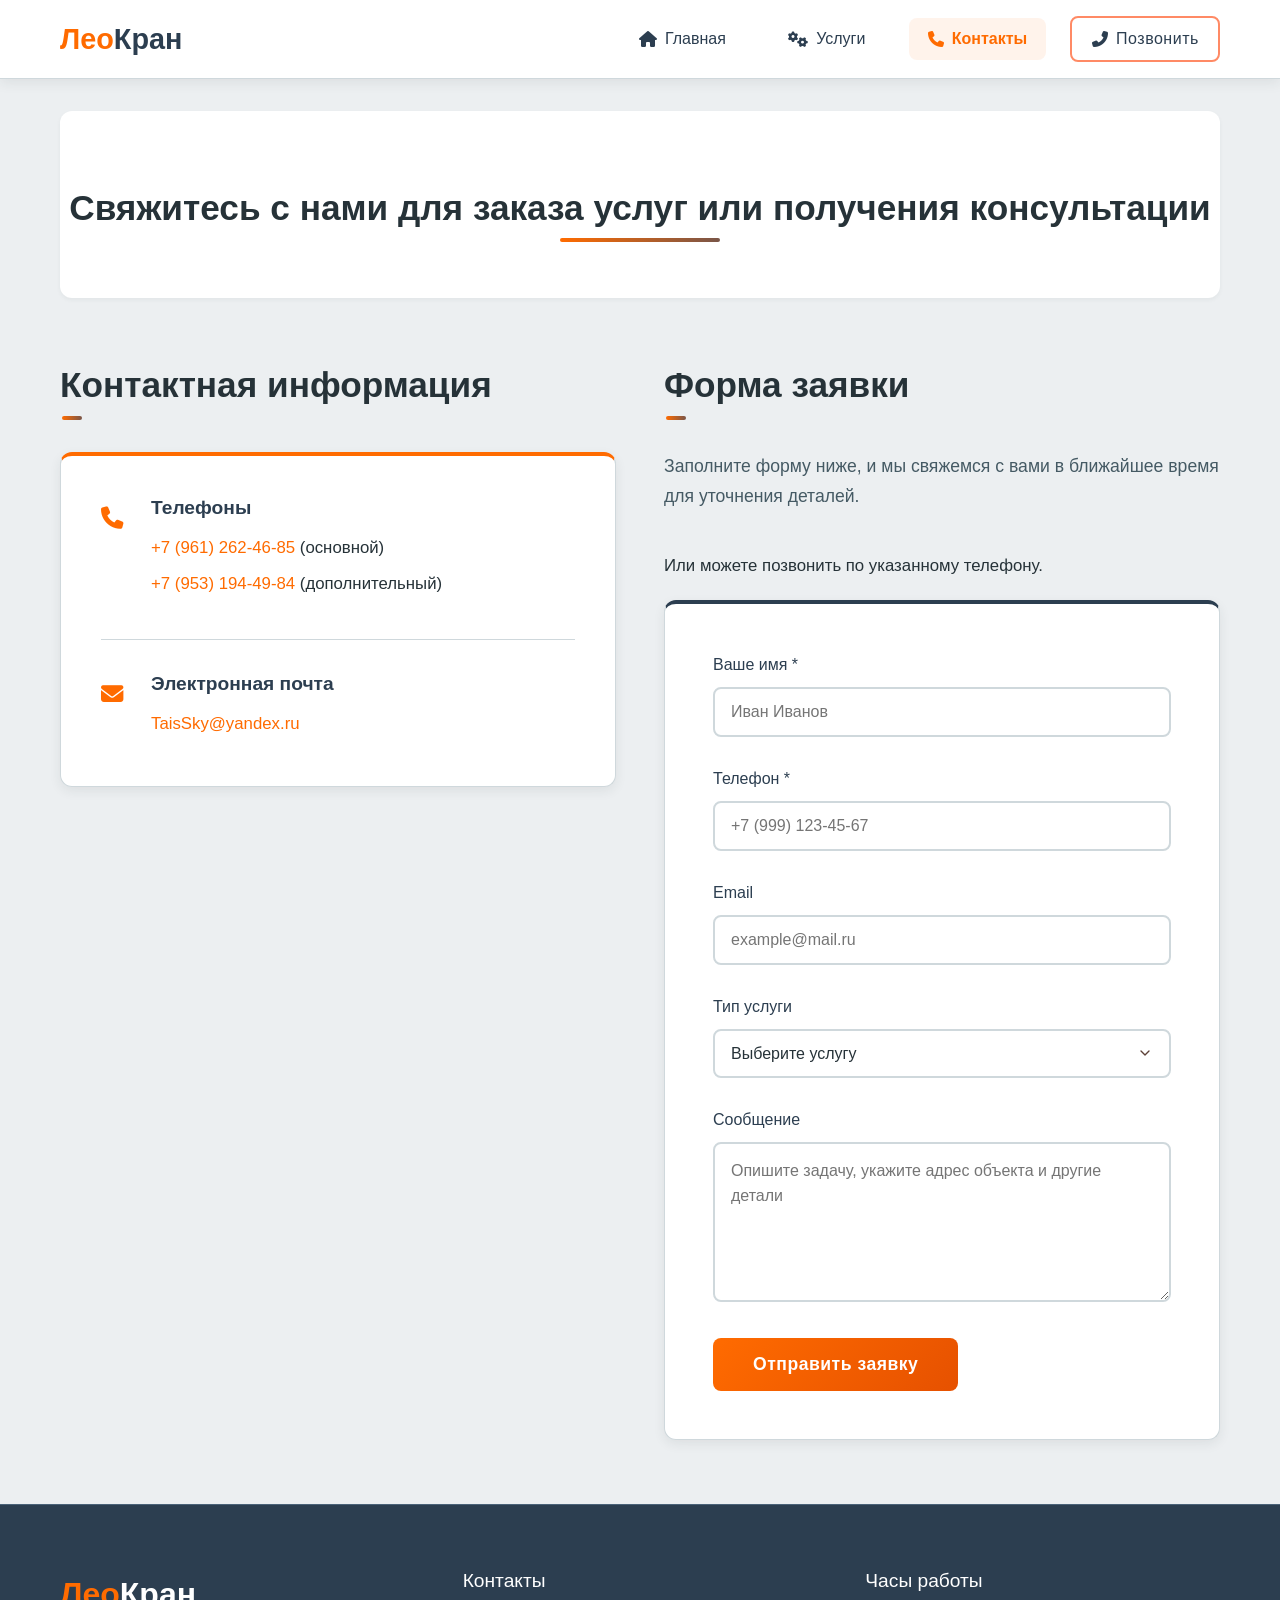
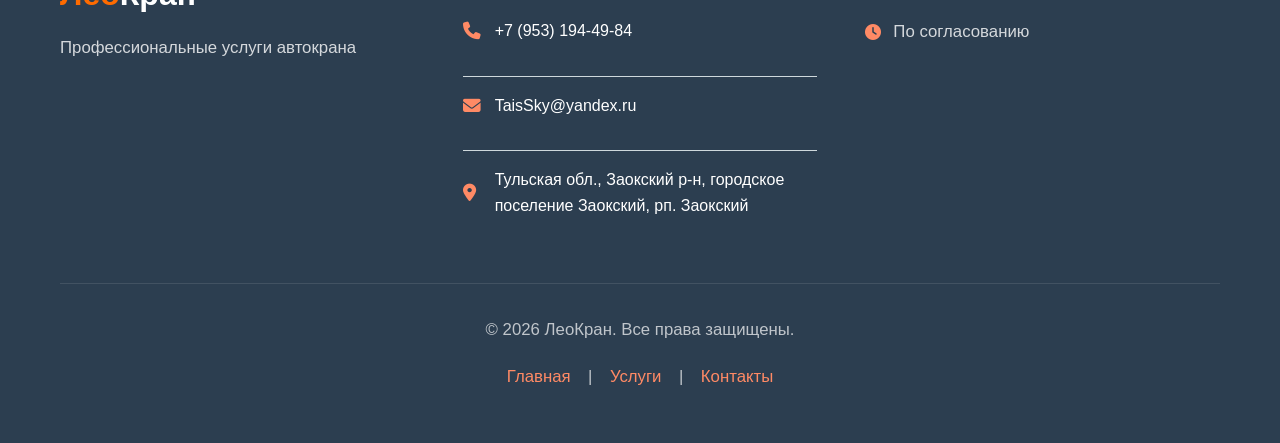
==== contacts.html @ e29e1c19 "Add files via upload" ====
<!DOCTYPE html>
<html lang="ru">
<head>
    <meta charset="UTF-8">
    <meta name="viewport" content="width=device-width, initial-scale=1.0">
    <title>Услуги автокрана | Контакты</title>
    <link rel="stylesheet" href="css/style.css">
    <link rel="stylesheet" href="https://cdnjs.cloudflare.com/ajax/libs/font-awesome/6.4.0/css/all.min.css">
</head>
<body>
    <header>
        <div class="container">
            <div class="header-content">
                <a href="index.html" class="logo">
                    <img src="images/logo.png" alt="Логотип" class="logo-image" onerror="this.style.display='none'">
                    <div class="logo-text">
                        <span>Лео</span>Кран
                    </div>
                </a>
                
                <nav id="main-nav">
                    <ul>
                        <li><a href="index.html"><i class="fas fa-home"></i> Главная</a></li>
                        <li><a href="services.html"><i class="fas fa-cogs"></i> Услуги</a></li>
                        <li><a href="contacts.html" class="active"><i class="fas fa-phone"></i> Контакты</a></li>
                        <li><a href="tel:+79612624685" class="btn btn-call">
                            <i class="fas fa-phone-alt"></i> Позвонить
                        </a></li>
                    </ul>
                </nav>
                
                <button class="mobile-menu-btn" id="mobileMenuBtn">
                    <i class="fas fa-bars"></i>
                </button>
            </div>
        </div>
    </header>

    <main class="container">
        <section class="page-header">
        <br><h2 class="section-title">Свяжитесь с нами для заказа услуг или получения консультации</h2>
        </section>
        
        <div class="two-column-layout">
            <!-- ЛЕВАЯ КОЛОНКА: Контактная информация -->
            <div class="column-left">
                <section class="contact-info-section">
                    <h2>Контактная информация</h2>
                
                <div class="contact-info">
                    <div class="contact-item">
                        <div class="contact-icon">
                            <i class="fas fa-phone"></i>
                        </div>
                        <div class="contact-details">
                            <h3>Телефоны</h3>
                            <p><a href="tel:+74951234567">+7 (961) 262-46-85</a> (основной)</p>
                            <p><a href="tel:+74959876543">+7 (953) 194-49-84</a> (дополнительный)</p>
                        </div>
                    </div>
                    
                    <div class="contact-item">
                        <div class="contact-icon">
                            <i class="fas fa-envelope"></i>
                        </div>
                        <div class="contact-details">
                            <h3>Электронная почта</h3>
                            <p><a href="mailto:TaisSky@yandex.ru">TaisSky@yandex.ru</a></p>
                            
                        </div>
                    </div>
                </div>
                
                <div class="map-container">
    <div id="map" style="width: 100%; height: 400px; border-radius: var(--border-radius);"></div>
</div>

                        <!-- Подключаем API Яндекс.Карт -->
                    <script src="https://api-maps.yandex.ru/2.1/?apikey=ваш_api_ключ&lang=ru_RU" type="text/javascript"></script>
                    <script type="text/javascript">
                        ymaps.ready(init);
                        
                        function init() {
                            var myMap = new ymaps.Map("map", {
                                center: [54.747804, 37.405796], // Координаты Базы
                                zoom: 12
                            });
                            
                            // Добавляем метку
                            var myPlacemark = new ymaps.Placemark([54.747804, 37.405796], {
                                balloonContent: 'ЛеоКран<br>Шоссейная улица, 2, рабочий посёлок Заокский, Тульская область'
                            }, {
                                preset: 'islands#blueIcon'
                            });
                            
                            myMap.geoObjects.add(myPlacemark);
                        }
                    </script>
                </section>
            </div>
        
        <div class="column-right">
            <section class="contact-form-section">
                <h2>Форма заявки</h2>
                <p class="form-description">Заполните форму ниже, и мы свяжемся с вами в ближайшее время для уточнения деталей.</p>
                <p>Или можете позвонить по указанному телефону.</p>
                
                <form id="contact-form">
                    <div class="form-group">
                        <label for="name">Ваше имя *</label>
                        <input type="text" id="name" name="name" class="form-control" required placeholder="Иван Иванов">
                    </div>
                     
                    <div class="form-group">
                        <label for="phone">Телефон *</label>
                        <input type="tel" id="phone" name="phone" class="form-control" required placeholder="+7 (999) 123-45-67">
                    </div>
                    
                    <div class="form-group">
                        <label for="email">Email</label>
                        <input type="email" id="email" name="email" class="form-control" placeholder="example@mail.ru">
                    </div>
                    
                    <div class="form-group">
                        <label for="service">Тип услуги</label>
                        <select id="service" name="service" class="form-control">
                            <option value="">Выберите услугу</option>
                            <option value="construction">Строительные работы</option>
                            <option value="loading">Погрузо-разгрузочные работы</option>
                            <option value="installation">Монтаж оборудования</option>
                            <option value="consultation">Консультация</option>
                            <option value="other">Другое</option>
                        </select>
                    </div>
                    <div class="form-group">
                        <label for="message">Сообщение</label>
                        <textarea id="message" name="message" class="form-control" rows="5" placeholder="Опишите задачу, укажите адрес объекта и другие детали"></textarea>
                    </div>
                    
                    <button type="submit" class="btn btn-large">Отправить заявку</button>
                </form>
            </section>
        </div>
    </main>

    <footer>
    <div class="container">
        <div class="footer-content">
            <div class="footer-section">
                <div class="footer-logo">
                    <div class="logo-text">
                        <span>Лео</span>Кран
                    </div>
                    <p>Профессиональные услуги автокрана</p>
                </div>
            </div>
            
            <div class="footer-section">
                <h4>Контакты</h4>
                <div class="contact-item footer">
                    <i class="fas fa-phone"></i>
                    <a href="tel:+79531944984">+7 (953) 194-49-84</a>
                </div>
                <div class="contact-item footer">
                    <i class="fas fa-envelope"></i>
                    <a href="mailto:TaisSky@yandex.ru">TaisSky@yandex.ru</a>
                </div>
                <div class="contact-item footer">
                    <i class="fas fa-map-marker-alt"></i>
                    <span>Тульская обл., Заокский р-н, городское поселение Заокский, рп. Заокский</span>
                </div>
            </div>
            
            <div class="footer-section">
                <h4>Часы работы</h4>
                <div class="working-hours">
                    <p><i class="fas fa-clock"></i> По согласованию</p>
                </div>
            </div>
        </div>
        
        <div class="footer-bottom">
            <p>&copy; <span class="current-year">2025</span> ЛеоКран. Все права защищены.</p>
            <p class="footer-links">
                <a href="index.html">Главная</a> | 
                <a href="services.html">Услуги</a> | 
                <a href="contacts.html">Контакты</a>
            </p>
        </div>
    </div>
</footer>

    <script src="js/main.js"></script>
</body>
</html>
---- css/style.css ----
/* ============================================
   ОСНОВНЫЕ СТИЛИ И ПЕРЕМЕННЫЕ
   ============================================ */

:root {
    /* ОСНОВНАЯ ЦВЕТОВАЯ СХЕМА */
    --orange-primary: #FF6B00;          /* Яркий оранжевый - основной акцент */
    --orange-dark: #E65100;            /* Тёмный оранжевый */
    --orange-light: #FF8A65;           /* Светлый оранжевый */
    --orange-pale: #FFCCBC;            /* Бледный оранжевый для фонов */
    --orange-transparent: rgba(255, 107, 0, 0.08); /* Прозрачный */
    
    /* СИНИЕ АКЦЕНТЫ */
    --blue-dark: #2C3E50;              /* Тёмный антрацитовый синий */
    --blue-medium: #4A6278;            /* Средний синий */
    --blue-light: #6D8BA5;             /* Светлый голубоватый */
    --blue-pale: #E3EAF2;              /* Бледно-голубой для фонов */
    --blue-transparent: rgba(44, 62, 80, 0.05);
    
    /* КОРИЧНЕВЫЕ АКЦЕНТЫ */
    --brown-dark: #5D4037;             /* Тёмный шоколадный */
    --brown-medium: #795548;           /* Средний коричневый */
    --brown-light: #A1887F;            /* Светлый коричневый */
    --brown-pale: #D7CCC8;             /* Бледный коричневый */
    
    /* НЕЙТРАЛЬНЫЕ ЦВЕТА (минимальный серый) */
    --neutral-dark: #263238;           /* Тёмный текст (угольный) */
    --neutral-medium: #455A64;         /* Средний для подзаголовков */
    --neutral-light: #ECEFF1;          /* Очень светлый для фонов */
    --neutral-white: #FFFFFF;          /* Чистый белый */
    --neutral-border: #CFD8DC;         /* Цвет границ */
    
    /* СТАТУСНЫЕ ЦВЕТА */
    --success: #2E7D32;               /* Зелёный успех */
    --error: #C62828;                 /* Красный ошибка */
    --warning: #F57C00;               /* Оранжевое предупреждение */
    --info: #0277BD;                  /* Синяя информация */
    
    /* ГРАДИЕНТЫ */
    --gradient-orange: linear-gradient(135deg, var(--orange-primary), var(--orange-dark));
    --gradient-blue: linear-gradient(135deg, var(--blue-dark), var(--blue-medium));
    --gradient-hero: linear-gradient(135deg, rgba(44, 62, 80, 0.95), rgba(44, 62, 80, 0.85));
    --gradient-brown: linear-gradient(135deg, var(--brown-dark), var(--brown-medium));
    
    /* ТЕНИ (мягкие, минималистичные) */
    --shadow-sm: 0 2px 4px rgba(38, 50, 56, 0.05);
    --shadow-md: 0 4px 12px rgba(38, 50, 56, 0.08);
    --shadow-lg: 0 8px 24px rgba(38, 50, 56, 0.1);
    --shadow-orange: 0 6px 20px rgba(255, 107, 0, 0.12);
    --shadow-blue: 0 6px 20px rgba(44, 62, 80, 0.1);
    
    /* СКРУГЛЕНИЯ И АНИМАЦИИ */
    --radius-sm: 4px;
    --radius-md: 8px;
    --radius-lg: 12px;
    --radius-xl: 16px;
    --transition-fast: all 0.2s ease;
    --transition-normal: all 0.3s ease;
    --transition-slow: all 0.5s ease;
}

/* ============================================
   БАЗОВЫЕ СТИЛИ
   ============================================ */

* {
    margin: 0;
    padding: 0;
    box-sizing: border-box;
}

html {
    scroll-behavior: smooth;
}

body {
    font-family: 'Inter', -apple-system, BlinkMacSystemFont, 'Segoe UI', Roboto, sans-serif;
    color: var(--neutral-dark);
    background-color: var(--neutral-light);
    line-height: 1.6;
    font-weight: 400;
    min-height: 100vh;
    display: flex;
    flex-direction: column;
    -webkit-font-smoothing: antialiased;
    -moz-osx-font-smoothing: grayscale;
}

.container {
    width: 100%;
    max-width: 1200px;
    margin: 0 auto;
    padding: 0 20px;
}

/* ============================================
   ТИПОГРАФИЯ
   ============================================ */

h1, h2, h3, h4, h5 {
    font-weight: 600;
    line-height: 1.3;
    margin-bottom: 1rem;
    color: var(--neutral-dark);
}

h1 {
    font-size: 2.8rem;
    font-weight: 700;
    letter-spacing: -0.5px;
}

h2 {
    font-size: 2.2rem;
    font-weight: 600;
    position: relative;
    padding-bottom: 0.75rem;
    margin-bottom: 2rem;
}

h2:after {
    content: '';
    position: absolute;
    bottom: 0;
    left: 2px;
    width: 20px; /* Начинаем с 0 */
    height: 4px;
    background: linear-gradient(to right, var(--orange-primary), var(--brown-medium));
    border-radius: 2px;
    transition: width 1.8s cubic-bezier(0.22, 0.61, 0.36, 1); /* Плавная анимация */
}

h2:hover:after {
    width: 100%; /* Плавно появляется до 120px */
}

/* Для заголовков в видимой области сразу показываем линию */
h2.in-view:after {
    width: 120px;
}

h3 {
    font-size: 1.6rem;
    font-weight: 600;
    color: var(--blue-dark);
}

h4 {
    font-size: 1.2rem;
    font-weight: 500;
    color: var(--neutral-medium);
}

p {
    margin-bottom: 1.2rem;
    font-size: 1.05rem;
    line-height: 1.7;
}

.section-title {
    text-align: center;
    margin-bottom: 0.5rem;
}

.section-title:after {
    left: 50%;
    transform: translateX(-50%);
    width: 160px;
}

.section-subtitle {
    text-align: center;
    color: var(--neutral-medium);
    margin-bottom: 3rem;
    font-size: 1.1rem;
    max-width: 600px;
    margin-left: auto;
    margin-right: auto;
}

/* ============================================
   ШАПКА САЙТА
   ============================================ */

header {
    background: var(--neutral-white);
    box-shadow: var(--shadow-md);
    position: sticky;
    top: 0;
    z-index: 1000;
    border-bottom: 1px solid var(--neutral-border);
}

.header-content {
    display: flex;
    justify-content: space-between;
    align-items: center;
    padding: 1rem 0;
}

/* Логотип */
.logo {
    display: flex;
    align-items: center;
    text-decoration: none;
    gap: 12px;
}

.logo-image {
    width: 50px;
    height: 50px;
    border-radius: var(--radius-md);
    object-fit: cover;
    border: 2px solid var(--orange-primary);
    display: block;
}

.logo-image[style*="display:none"] {
    display: none !important;
}

.logo-text {
    font-size: 1.8rem;
    font-weight: 700;
    color: var(--blue-dark);
}

.logo-text span {
    color: var(--orange-primary);
}

/* Основная навигация */
#main-nav ul {
    display: flex;
    list-style: none;
    gap: 1.5rem;
    align-items: center;
}

#main-nav a {
    color: var(--blue-dark);
    text-decoration: none;
    font-weight: 500;
    padding: 0.5rem 1.2rem;
    border-radius: var(--radius-md);
    transition: var(--transition-normal);
    display: flex;
    align-items: center;
    gap: 8px;
    white-space: nowrap;
    font-size: 1rem;
}

#main-nav a:hover {
    color: var(--orange-primary);
    background-color: var(--orange-transparent);
}

#main-nav a.active {
    color: var(--orange-primary);
    background-color: var(--orange-transparent);
    font-weight: 600;
}

/* Кнопка мобильного меню */
.mobile-menu-btn {
    display: none;
    background: none;
    border: none;
    color: var(--blue-dark);
    font-size: 1.5rem;
    cursor: pointer;
    padding: 0.5rem;
    transition: var(--transition-normal);
}

.mobile-menu-btn:hover {
    color: var(--orange-primary);
}

/* ============================================
   ГЛАВНАЯ СТРАНИЦА
   ============================================ */

/* Герой-секция */
.hero {
    background: linear-gradient(135deg, 
        rgba(44, 62, 80, 0.95), 
        rgba(44, 62, 80, 0.85)),
        url('https://images.unsplash.com/photo-1563986768609-322da13575f3?ixlib=rb-1.2.1&auto=format&fit=crop&w=1600&q=80') 
        center/cover no-repeat;
    color: var(--neutral-white);
    text-align: center;
    padding: 6rem 1rem;
    margin-bottom: 4rem;
    position: relative;
    overflow: hidden;
}

.hero:before {
    content: '';
    position: absolute;
    top: 0;
    left: 0;
    right: 0;
    bottom: 0;
    background: linear-gradient(45deg, 
        rgba(255, 107, 0, 0.1) 0%,
        transparent 100%);
    z-index: 1;
}

.hero-content {
    position: relative;
    z-index: 2;
    max-width: 800px;
    margin: 0 auto;
}

.hero h1 {
    font-size: 3.2rem;
    color: var(--neutral-white);
    margin-bottom: 1.5rem;
    text-shadow: 0 2px 4px rgba(0, 0, 0, 0.3);
}

.hero-subtitle {
    font-size: 1.4rem;
    margin-bottom: 2rem;
    color: rgba(255, 255, 255, 0.9);
    font-weight: 300;
}

.hero p {
    font-size: 1.2rem;
    max-width: 700px;
    margin: 0 auto 2.5rem;
    color: rgba(255, 255, 255, 0.85);
}

.hero-buttons {
    display: flex;
    gap: 1rem;
    justify-content: center;
    flex-wrap: wrap;
    margin-top: 2rem;
}

/* Секция "О компании" */
.about-section {
    display: grid;
    grid-template-columns: 1fr 1fr;
    gap: 4rem;
    align-items: center;
    margin-bottom: 5rem;
    padding: 3rem;
    background: var(--neutral-white);
    border-radius: var(--radius-lg);
    box-shadow: var(--shadow-md);
}

.about-image {
    position: relative;
    border-radius: var(--radius-lg);
    overflow: hidden;
    box-shadow: var(--shadow-lg);
}

.about-image img {
    width: 100%;
    height: 400px;
    object-fit: cover;
    transition: transform var(--transition-slow);
}

.about-image:hover img {
    transform: scale(1.05);
}

.owner-badge {
    position: absolute;
    bottom: 20px;
    left: 20px;
    background: var(--gradient-orange);
    color: var(--neutral-white);
    padding: 12px 24px;
    border-radius: var(--radius-md);
    font-weight: 600;
    display: flex;
    align-items: center;
    gap: 10px;
    box-shadow: var(--shadow-orange);
}

.features-list {
    list-style: none;
    margin: 2rem 0;
}

.features-list li {
    padding: 0.8rem 0;
    display: flex;
    align-items: flex-start;
    gap: 12px;
    font-size: 1.05rem;
}

.features-list li i {
    color: var(--orange-primary);
    margin-top: 4px;
    flex-shrink: 0;
    font-size: 1.2rem;
}

.features-list strong {
    color: var(--blue-dark);
}

/* Превью услуг на главной */
.services-preview {
    margin-bottom: 5rem;
}

/* Сетка услуг */
.services-grid {
    display: grid;
    grid-template-columns: repeat(auto-fit, minmax(300px, 1fr));
    gap: 2rem;
    margin-top: 2rem;
}

.service-card {
    background: var(--neutral-white);
    border-radius: var(--radius-lg);
    overflow: hidden;
    box-shadow: var(--shadow-md);
    transition: var(--transition-normal);
    border: 1px solid var(--neutral-border);
    height: 100%;
}

.service-card:hover {
    transform: translateY(-8px);
    box-shadow: var(--shadow-orange);
    border-color: var(--orange-light);
}

.service-image {
    height: 240px;
    position: relative;
    overflow: hidden;
}

.service-image img {
    width: 100%;
    height: 100%;
    object-fit: cover;
    transition: transform var(--transition-slow);
}

.service-card:hover .service-image img {
    transform: scale(1.1);
}

.service-icon {
    position: absolute;
    top: 20px;
    left: 20px;
    background: var(--orange-primary);
    color: var(--neutral-white);
    width: 50px;
    height: 50px;
    border-radius: 50%;
    display: flex;
    align-items: center;
    justify-content: center;
    font-size: 1.3rem;
    box-shadow: var(--shadow-orange);
}

.service-content {
    padding: 1.8rem;
}

.service-content h3 {
    margin-bottom: 1rem;
    font-size: 1.4rem;
    color: var(--blue-dark);
}

.service-list {
    list-style: none;
    margin: 1.2rem 0;
}

.service-list li {
    padding: 0.6rem 0;
    border-bottom: 1px solid var(--neutral-border);
    display: flex;
    align-items: center;
    font-size: 0.95rem;
}

.service-list li:last-child {
    border-bottom: none;
}

.service-list li i {
    color: var(--orange-primary);
    margin-right: 10px;
    font-size: 0.9rem;
}

/* Кнопки */
.btn {
    display: inline-flex;
    align-items: center;
    justify-content: center;
    gap: 10px;
    background: var(--gradient-orange);
    color: var(--neutral-white);
    padding: 14px 32px;
    text-decoration: none;
    border-radius: var(--radius-md);
    font-weight: 600;
    border: none;
    cursor: pointer;
    transition: var(--transition-normal);
    font-family: inherit;
    font-size: 1rem;
    text-align: center;
    letter-spacing: 0.5px;
}

.btn:hover {
    background: linear-gradient(135deg, var(--orange-dark), var(--orange-primary));
    transform: translateY(-3px);
    box-shadow: var(--shadow-orange);
}

.btn-secondary {
    background: var(--gradient-blue);
    box-shadow: var(--shadow-blue);
}

.btn-secondary:hover {
    background: linear-gradient(135deg, var(--blue-medium), var(--blue-dark));
    box-shadow: var(--shadow-lg);
}

.btn-large {
    padding: 16px 40px;
    font-size: 1.1rem;
    font-weight: 600;
}

.btn-full-width {
    width: 100%;
}
.btn-call {
    display: inline-flex;
    align-items: center;
    justify-content: center;
    gap: 10px;
    background: transparent; /* Прозрачный фон */
    color: var(--orange-primary); /* Оранжевый текст */
    padding: 14px 32px;
    text-decoration: none;
    border-radius: var(--radius-md);
    font-weight: 600;
    border: 2px solid var(--orange-light); /* Светло-оранжевая рамка */
    cursor: pointer;
    transition: var(--transition-normal);
    font-family: inherit;
    font-size: 1rem;
    text-align: center;
    letter-spacing: 0.5px;
}

.btn-call:hover {
    background: var(--orange-transparent); /* Полупрозрачный оранжевый фон */
    color: var(--orange-dark); /* Темно-оранжевый текст */
    border-color: var(--orange-primary); /* Яркая оранжевая рамка */
    transform: translateY(-2px);
    box-shadow: 0 4px 12px rgba(255, 107, 0, 0.1);
}
/* CTA секция */
.cta-section {
    background: linear-gradient(135deg, 
        var(--blue-dark) 30%, 
        var(--orange-dark) 100%);
    color: var(--neutral-white);
    padding: 4rem 2rem;
    border-radius: var(--radius-lg);
    text-align: center;
    margin-top: 4rem;
    position: relative;
    overflow: hidden;
    box-shadow: var(--shadow-lg);
}

.cta-section:before {
    content: '';
    position: absolute;
    top: -50%;
    left: -50%;
    right: -50%;
    bottom: -50%;
    background: radial-gradient(circle at center, 
        rgba(255, 255, 255, 0.1) 0%,
        transparent 70%);
    z-index: 1;
    animation: pulse 10s infinite alternate;
}

@keyframes pulse {
    0% {
        transform: scale(1);
        opacity: 0.1;
    }
    100% {
        transform: scale(1.2);
        opacity: 0.3;
    }
}

.cta-content {
    position: relative;
    z-index: 2;
}

.cta-section h2 {
    color: var(--neutral-white);
    margin-bottom: 1rem;
}

.cta-section h2:after {
    background: var(--neutral-white);
    left: 50%;
    transform: translateX(-50%);
    width: 100px;
}

.cta-phone {
    display: inline-flex;
    align-items: center;
    gap: 15px;
    margin: 2rem 0;
    font-size: 1.6rem;
    font-weight: 700;
}

.phone-number {
    color: var(--neutral-white);
    text-decoration: none;
    transition: var(--transition-normal);
}

.phone-number:hover {
    color: var(--blue-pale);
    text-decoration: underline;
}

.cta-note {
    margin-top: 1.5rem;
    display: flex;
    align-items: center;
    justify-content: center;
    gap: 10px;
    font-size: 1rem;
    opacity: 0.9;
}

.cta-note i {
    font-size: 1.2rem;
}

/* ============================================
   СТРАНИЦА КОНТАКТОВ
   ============================================ */

.page-header {
    text-align: center;
    margin-bottom: 4rem;
    padding: 3rem 0;
    background: var(--neutral-white);
    border-radius: var(--radius-lg);
    box-shadow: var(--shadow-sm);
    margin-top: 2rem;
}

/* Двухколоночный макет */
.two-column-layout {
    display: grid;
    grid-template-columns: 1fr 1fr;
    gap: 3rem;
    margin-bottom: 4rem;
}

/* Левая колонка: Контакты */
.contact-info-section {
    height: 100%;
}

.contact-info-section h2,
.contact-form-section h2 {
    margin-bottom: 2rem;
}

.contact-info {
    background: var(--neutral-white);
    padding: 2.5rem;
    border-radius: var(--radius-lg);
    box-shadow: var(--shadow-md);
    margin-bottom: 2.5rem;
    border: 1px solid var(--neutral-border);
    border-top: 4px solid var(--orange-primary);
}

.contact-item {
    display: flex;
    align-items: flex-start;
    margin-bottom: 2rem;
    padding-bottom: 2rem;
    border-bottom: 1px solid var(--neutral-border);
}

.contact-item:last-child {
    border-bottom: none;
    margin-bottom: 0;
    padding-bottom: 0;
}

.contact-icon {
    font-size: 1.4rem;
    color: var(--orange-primary);
    margin-right: 20px;
    width: 30px;
    flex-shrink: 0;
    margin-top: 5px;
}

.contact-details h3 {
    font-size: 1.2rem;
    margin-bottom: 0.8rem;
    color: var(--blue-dark);
}

.contact-details p {
    margin-bottom: 0.5rem;
    font-size: 1.05rem;
}

.contact-details a {
    color: var(--orange-primary);
    text-decoration: none;
    font-weight: 500;
    transition: var(--transition-normal);
}

.contact-details a:hover {
    color: var(--orange-dark);
    text-decoration: underline;
}

/* Карта */
.map-container {
    margin-top: 2.5rem;
}

.map-placeholder {
    background: linear-gradient(135deg, 
        var(--neutral-white) 0%, 
        var(--blue-pale) 100%);
    border-radius: var(--radius-lg);
    padding: 3rem 2rem;
    text-align: center;
    border: 2px dashed var(--blue-light);
    box-shadow: var(--shadow-sm);
}

.map-content i {
    font-size: 3.5rem;
    color: var(--orange-primary);
    margin-bottom: 1.5rem;
}

.map-content h3 {
    margin-bottom: 1rem;
    color: var(--blue-dark);
}

.map-content p {
    color: var(--neutral-medium);
    margin-bottom: 0.8rem;
    line-height: 1.6;
}

/* Правая колонка: Форма */
.contact-form-section {
    height: 100%;
}

.form-description {
    color: var(--neutral-medium);
    margin-bottom: 2.5rem;
    font-size: 1.1rem;
    line-height: 1.7;
}

#contact-form {
    background: var(--neutral-white);
    padding: 3rem;
    border-radius: var(--radius-lg);
    box-shadow: var(--shadow-md);
    border: 1px solid var(--neutral-border);
    border-top: 4px solid var(--blue-dark);
}

.form-group {
    margin-bottom: 1.8rem;
}

.form-group label {
    display: block;
    margin-bottom: 0.6rem;
    font-weight: 500;
    color: var(--blue-dark);
    font-size: 1rem;
}

.form-group label.required:after {
    content: " *";
    color: var(--error);
}

.form-control {
    width: 100%;
    padding: 14px 16px;
    border: 2px solid var(--neutral-border);
    border-radius: var(--radius-md);
    font-size: 1rem;
    font-family: inherit;
    transition: var(--transition-normal);
    background-color: var(--neutral-white);
    color: var(--neutral-dark);
}

.form-control:focus {
    outline: none;
    border-color: var(--orange-primary);
    box-shadow: 0 0 0 3px var(--orange-transparent);
}

textarea.form-control {
    min-height: 140px;
    resize: vertical;
    line-height: 1.6;
}

select.form-control {
    appearance: none;
    background-image: url("data:image/svg+xml,%3Csvg xmlns='http://www.w3.org/2000/svg' width='16' height='16' viewBox='0 0 24 24' fill='none' stroke='%235D4037' stroke-width='2' stroke-linecap='round' stroke-linejoin='round'%3E%3Cpolyline points='6 9 12 15 18 9'%3E%3C/polyline%3E%3C/svg%3E");
    background-repeat: no-repeat;
    background-position: right 16px center;
    background-size: 16px;
    padding-right: 40px;
}

/* Примечание под формой */
.form-note {
    margin-top: 1.5rem;
    text-align: center;
    color: var(--neutral-medium);
    font-size: 0.95rem;
    line-height: 1.6;
}

.form-note a {
    font-weight: 600;
    color: var(--orange-primary);
    text-decoration: none;
}

.form-note a:hover {
    text-decoration: underline;
}

/* ============================================
   СТРАНИЦА УСЛУГ
   ============================================ */

.equipment-section {
    margin: 4rem 0;
    padding: 3rem;
    background: var(--neutral-white);
    border-radius: var(--radius-lg);
    box-shadow: var(--shadow-md);
}

.equipment-section h2 {
    text-align: center;
    margin-bottom: 3rem;
}

.pricing-section {
    background: linear-gradient(135deg, 
        var(--orange-pale) 0%, 
        #799abb81 100%);
    padding: 4rem;
    border-radius: var(--radius-lg);
    text-align: center;
    margin-top: 4rem;
    border: 2px solid var(--orange-light);
    position: relative;
    overflow: hidden;
}

.pricing-section:before {
    content: '';
    position: absolute;
    top: 0;
    left: 0;
    right: 0;
    height: 4px;
    background: linear-gradient(to right, 
        transparent, 
        var(--orange-primary), 
        transparent);
}

.pricing-section h3 {
    color: var(--orange-dark);
    font-size: 2.2rem;
    margin-bottom: 1.5rem;
}

.pricing-section p {
    color: #2C3E50;
    max-width: 700px;
    margin: 0 auto 2.5rem;
    font-size: 1.1rem;
}

.pricing-section .btn {
    padding: 1rem 3rem;
    font-size: 1.1rem;
    font-weight: 600;
    box-shadow: 0 6px 20px #2C3E50;
}

.pricing-section .btn:hover {
    transform: translateY(-3px);
    box-shadow: 0 10px 30px #2C3E50;
}

/* ============================================
   ПОДВАЛ САЙТА
   ============================================ */

footer {
    background: var(--blue-dark);
    color: var(--neutral-white);
    padding: 4rem 0 2rem;
    margin-top: auto;
    border-top: 1px solid var(--blue-medium);
}

.footer-content {
    display: grid;
    grid-template-columns: repeat(auto-fit, minmax(280px, 1fr));
    gap: 3rem;
    margin-bottom: 3rem;
}

.footer-section h3,
.footer-section h4 {
    color: var(--neutral-white);
    margin-bottom: 1.5rem;
    border-bottom: none;
}

.footer-section h3:after,
.footer-section h4:after {
    display: none;
}

.footer-logo {
    display: flex;
    flex-direction: column;
    gap: 15px;
}

.footer-logo .logo-text {
    font-size: 2rem;
    justify-content: flex-start;
    color: var(--neutral-white);
}

.footer-logo p {
    color: rgba(255, 255, 255, 0.8);
    margin: 0;
    font-size: 1.05rem;
    line-height: 1.6;
}

.contact-item.footer {
    display: flex;
    align-items: center;
    gap: 12px;
    margin-bottom: 1rem;
}

.contact-item.footer i {
    color: var(--orange-light);
    width: 20px;
    flex-shrink: 0;
    font-size: 1.1rem;
}

.contact-item.footer a {
    color: var(--neutral-white);
    text-decoration: none;
    transition: var(--transition-normal);
}

.contact-item.footer a:hover {
    color: var(--orange-light);
    text-decoration: underline;
}

.working-hours p {
    color: rgba(255, 255, 255, 0.8);
    margin-bottom: 0.8rem;
    display: flex;
    align-items: center;
    gap: 10px;
    font-size: 1.05rem;
}

.working-hours i {
    color: var(--orange-light);
    width: 18px;
    font-size: 1rem;
}

.footer-bottom {
    text-align: center;
    padding-top: 2rem;
    border-top: 1px solid rgba(255, 255, 255, 0.1);
    color: rgba(255, 255, 255, 0.7);
    font-size: 0.95rem;
}

.footer-links {
    margin-top: 1rem;
}

.footer-links a {
    color: var(--orange-light);
    text-decoration: none;
    margin: 0 0.8rem;
    font-weight: 500;
    transition: var(--transition-normal);
}

.footer-links a:hover {
    color: var(--neutral-white);
    text-decoration: underline;
}

/* ============================================
   АДАПТИВНОСТЬ
   ============================================ */

@media (max-width: 1024px) {
    .about-section {
        gap: 3rem;
        padding: 2.5rem;
    }
    
    .two-column-layout {
        gap: 2.5rem;
    }
    
    h1 {
        font-size: 2.5rem;
    }
    
    h2 {
        font-size: 2rem;
    }
}

@media (max-width: 768px) {
    /* Мобильное меню */
    .mobile-menu-btn {
        display: block;
    }
    
    #main-nav {
        display: none;
        position: fixed;
        top: 80px;
        left: 0;
        right: 0;
        background: var(--neutral-white);
        padding: 1.5rem;
        box-shadow: var(--shadow-lg);
        z-index: 999;
        max-height: calc(100vh - 80px);
        overflow-y: auto;
        border-top: 1px solid var(--neutral-border);
    }
    
    #main-nav.active {
        display: block;
        animation: slideDown 0.3s ease-out;
    }
    
    @keyframes slideDown {
        from {
            opacity: 0;
            transform: translateY(-20px);
        }
        to {
            opacity: 1;
            transform: translateY(0);
        }
    }
    
    #main-nav ul {
        flex-direction: column;
        gap: 0.5rem;
    }
    
    #main-nav ul li {
        width: 100%;
    }
    
    #main-nav a {
        justify-content: flex-start;
        padding: 1rem 1.5rem;
        border-radius: var(--radius-md);
        border-bottom: 1px solid var(--neutral-border);
    }
    
    #main-nav a:last-child {
        border-bottom: none;
    }
    
    /* Адаптивность контента */
    .hero {
        padding: 4rem 1rem;
    }
    
    .hero h1 {
        font-size: 2.4rem;
    }
    
    .hero-subtitle {
        font-size: 1.2rem;
    }
    
    .hero-buttons {
        flex-direction: column;
        align-items: stretch;
        gap: 1rem;
    }
    
    .hero-buttons .btn {
        width: 100%;
        max-width: 100%;
        margin-bottom: 0;
    }
    
    .about-section,
    .two-column-layout {
        grid-template-columns: 1fr;
        gap: 2.5rem;
    }
    
    .about-section {
        padding: 2rem;
    }
    
    .services-grid {
        grid-template-columns: 1fr;
        gap: 1.5rem;
    }
    
    .page-header {
        padding: 2rem 1rem;
        margin-bottom: 3rem;
    }
    
    .contact-info,
    #contact-form {
        padding: 2rem;
    }
    
    .footer-content {
        grid-template-columns: 1fr;
        gap: 2.5rem;
        text-align: center;
    }
    
    .footer-logo {
        align-items: center;
    }
    
    .footer-logo .logo-text {
        justify-content: center;
    }
    
    .contact-item.footer {
        justify-content: center;
    }
    
    .working-hours p {
        justify-content: center;
    }
    
    .footer-links a {
        display: inline-block;
        margin: 0.5rem;
    }
}

@media (max-width: 480px) {
    .hero h1 {
        font-size: 2rem;
    }
    
    .hero-subtitle {
        font-size: 1.1rem;
    }
    
    h2 {
        font-size: 1.8rem;
    }
    
    h2:after {
        width: 100px;
        height: 3px;
    }
    
    .section-title:after {
        width: 120px !important;
    }
    
    .btn-large {
        padding: 14px 28px;
        font-size: 1rem;
    }
    
    .contact-info,
    #contact-form {
        padding: 1.5rem;
    }
    
    .about-image img {
        height: 300px;
    }
    
    .service-image {
        height: 200px;
    }
    
    .cta-phone {
        font-size: 1.3rem;
        flex-direction: column;
        gap: 10px;
    }
}

/* ============================================
   УТИЛИТЫ И ДОПОЛНИТЕЛЬНЫЕ СТИЛИ
   ============================================ */

/* Утилиты для отступов */
.mt-1 { margin-top: 1rem !important; }
.mt-2 { margin-top: 2rem !important; }
.mt-3 { margin-top: 3rem !important; }
.mb-1 { margin-bottom: 1rem !important; }
.mb-2 { margin-bottom: 2rem !important; }
.mb-3 { margin-bottom: 3rem !important; }
.pt-1 { padding-top: 1rem !important; }
.pb-2 { padding-bottom: 2rem !important; }

/* Утилиты для текста */
.text-center { text-align: center !important; }
.text-left { text-align: left !important; }
.text-right { text-align: right !important; }
.text-orange { color: var(--orange-primary) !important; }
.text-blue { color: var(--blue-dark) !important; }
.text-brown { color: var(--brown-medium) !important; }
.font-bold { font-weight: 600 !important; }
.font-light { font-weight: 300 !important; }

/* Утилиты для фона */
.bg-white { background-color: var(--neutral-white) !important; }
.bg-orange-light { background-color: var(--orange-transparent) !important; }
.bg-blue-light { background-color: var(--blue-pale) !important; }
.bg-brown-light { background-color: var(--brown-pale) !important; }

/* Утилиты для границ */
.border-orange { border-color: var(--orange-primary) !important; }
.border-blue { border-color: var(--blue-dark) !important; }
.border-brown { border-color: var(--brown-medium) !important; }
.rounded-sm { border-radius: var(--radius-sm) !important; }
.rounded-md { border-radius: var(--radius-md) !important; }
.rounded-lg { border-radius: var(--radius-lg) !important; }

/* Скрытие элементов */
.hidden { display: none !important; }
.visible { display: block !important; }

/* Плавные анимации */
.fade-in {
    animation: fadeIn 0.5s ease-out;
}

@keyframes fadeIn {
    from { opacity: 0; }
    to { opacity: 1; }
}

.slide-up {
    animation: slideUp 0.6s ease-out;
}

@keyframes slideUp {
    from {
        opacity: 0;
        transform: translateY(30px);
    }
    to {
        opacity: 1;
        transform: translateY(0);
    }
}

/* Стили для ошибок формы */
.form-control.error {
    border-color: var(--error) !important;
    box-shadow: 0 0 0 3px rgba(198, 40, 40, 0.1) !important;
}

.error-message {
    color: var(--error);
    font-size: 0.9rem;
    margin-top: 0.5rem;
    display: flex;
    align-items: center;
    gap: 6px;
}

/* Загрузка изображений */
img {
    transition: opacity 0.3s ease;
}

img[data-src] {
    opacity: 0;
}

img.loaded {
    opacity: 1;
}

/* Плавная прокрутка */
html {
    scroll-padding-top: 80px;
}

/* Выделение текста */
::selection {
    background-color: var(--orange-primary);
    color: var(--neutral-white);
}

::-moz-selection {
    background-color: var(--orange-primary);
    color: var(--neutral-white);
}

/* Фокус для доступности */
:focus {
    outline: 2px solid var(--orange-primary);
    outline-offset: 2px;
}

:focus:not(:focus-visible) {
    outline: none;
}

/* Скроллбар */
::-webkit-scrollbar {
    width: 10px;
}

::-webkit-scrollbar-track {
    background: var(--neutral-light);
}

::-webkit-scrollbar-thumb {
    background: var(--blue-medium);
    border-radius: var(--radius-md);
}

::-webkit-scrollbar-thumb:hover {
    background: var(--orange-primary);
}

/* В ваш CSS файл добавьте: */
.service-image img,
.about-image img {
    cursor: zoom-in;
}

.service-image img:hover,
.about-image img:hover {
    opacity: 0.95;
}
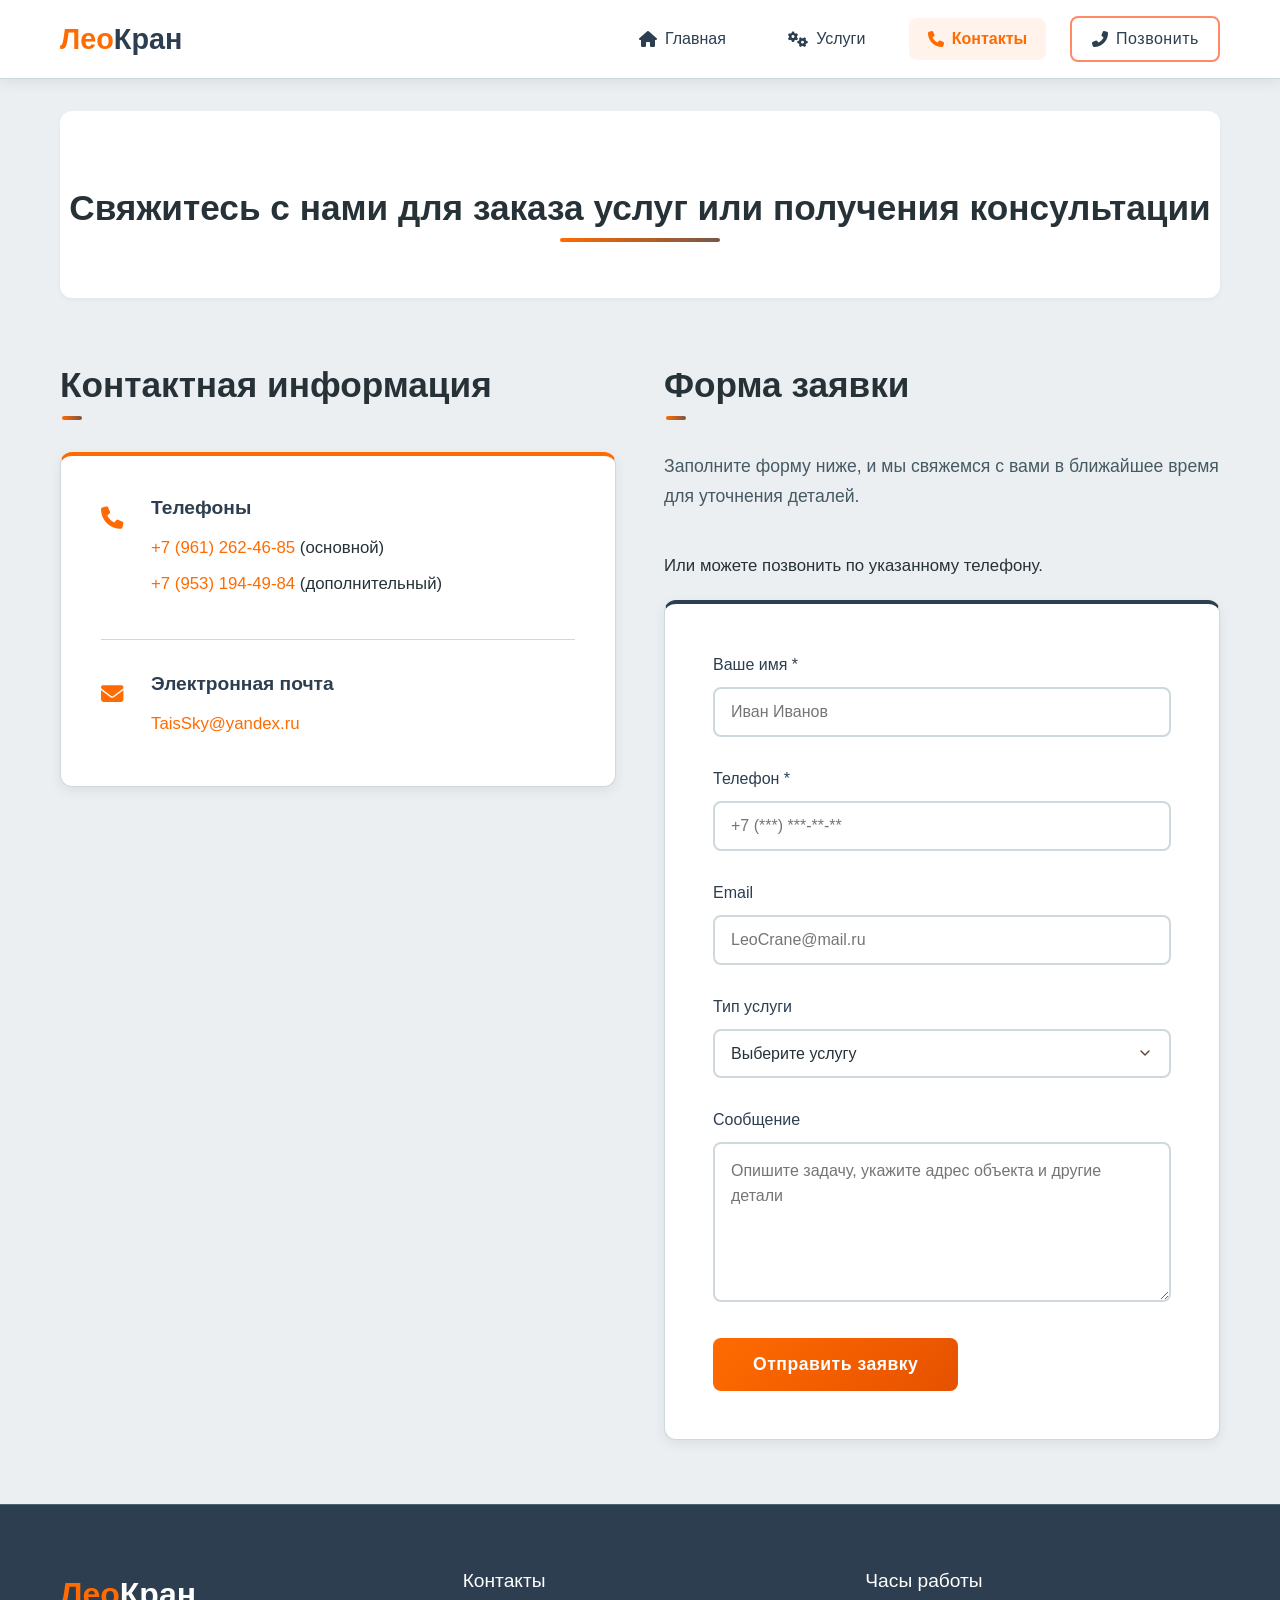
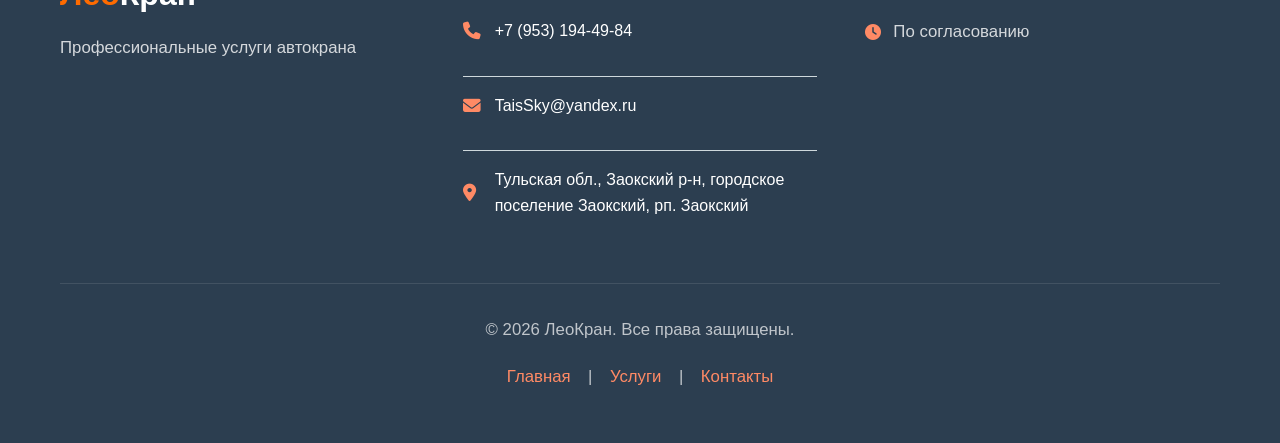
==== commit 22bdcbe8: "Update contacts.html" ====
--- a/contacts.html
+++ b/contacts.html
@@ -113,12 +113,12 @@
                      
                     <div class="form-group">
                         <label for="phone">Телефон *</label>
-                        <input type="tel" id="phone" name="phone" class="form-control" required placeholder="+7 (999) 123-45-67">
+                        <input type="tel" id="phone" name="phone" class="form-control" required placeholder="+7 (***) ***-**-**">
                     </div>
                     
                     <div class="form-group">
                         <label for="email">Email</label>
-                        <input type="email" id="email" name="email" class="form-control" placeholder="example@mail.ru">
+                        <input type="email" id="email" name="email" class="form-control" placeholder="LeoCrane@mail.ru">
                     </div>
                     
                     <div class="form-group">
@@ -192,4 +192,5 @@
 
     <script src="js/main.js"></script>
 </body>
-</html>+
+</html>
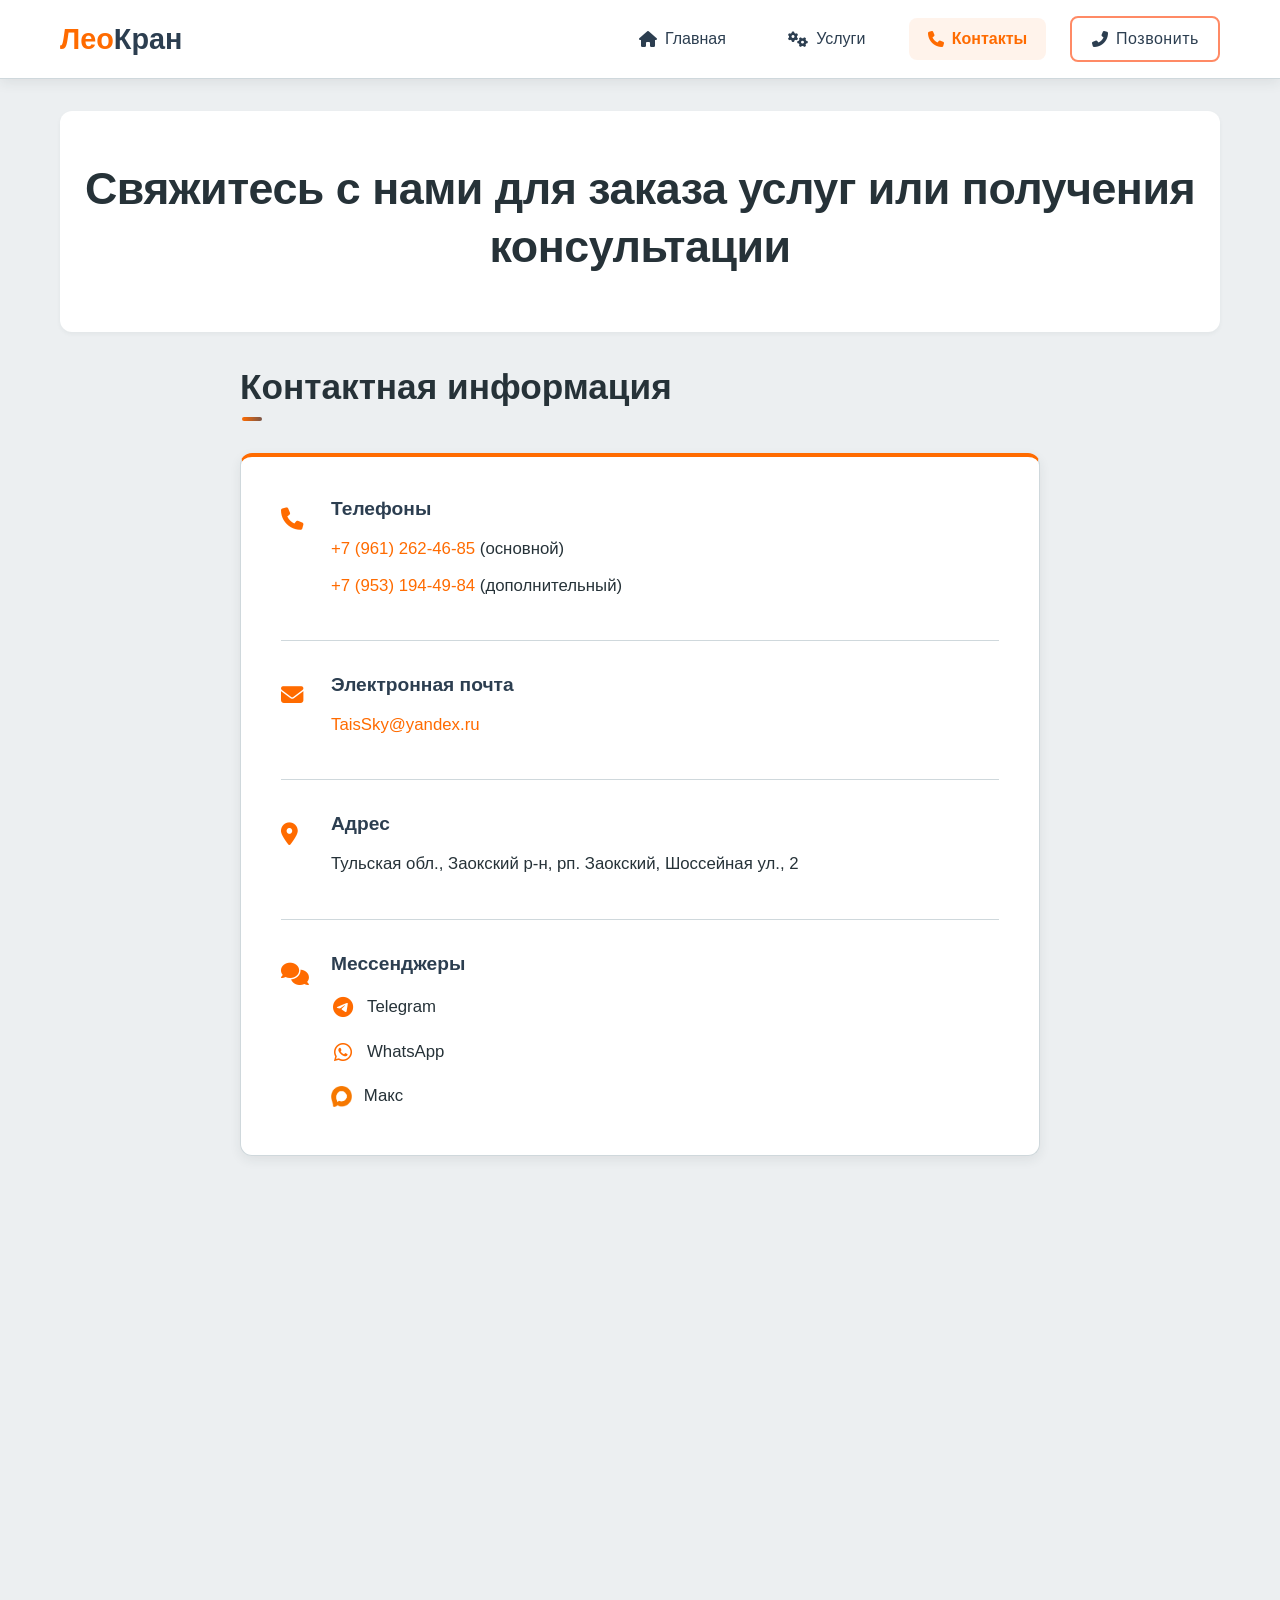
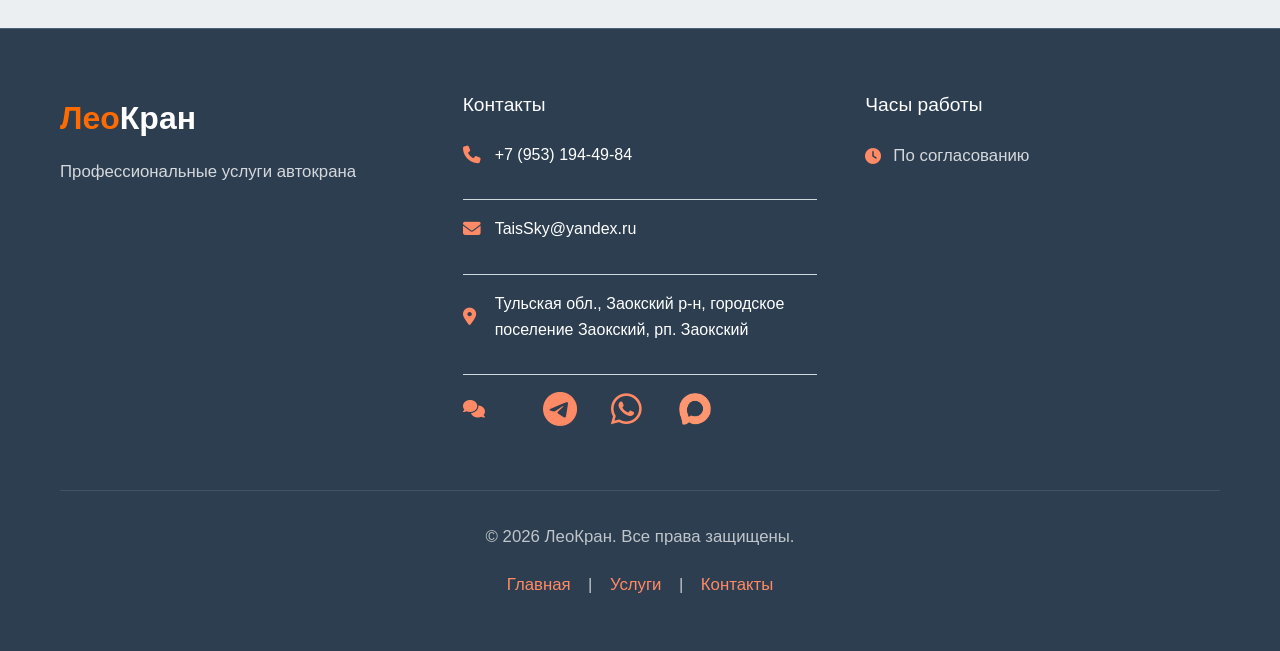
==== commit f4dec598: "Add files via upload" ====
--- a/contacts.html
+++ b/contacts.html
@@ -4,8 +4,10 @@
     <meta charset="UTF-8">
     <meta name="viewport" content="width=device-width, initial-scale=1.0">
     <title>Услуги автокрана | Контакты</title>
+    <meta name="description" content="Профессиональные услуги автокрана. Свяжитесь с нами.">
     <link rel="stylesheet" href="css/style.css">
     <link rel="stylesheet" href="https://cdnjs.cloudflare.com/ajax/libs/font-awesome/6.4.0/css/all.min.css">
+    <link rel="icon" href="images/favicon.ico" type="image/x-icon">
 </head>
 <body>
     <header>
@@ -29,7 +31,7 @@
                     </ul>
                 </nav>
                 
-                <button class="mobile-menu-btn" id="mobileMenuBtn">
+                <button class="mobile-menu-btn" id="mobileMenuBtn" aria-label="Открыть меню" aria-expanded="false">
                     <i class="fas fa-bars"></i>
                 </button>
             </div>
@@ -38,109 +40,96 @@
 
     <main class="container">
         <section class="page-header">
-        <br><h2 class="section-title">Свяжитесь с нами для заказа услуг или получения консультации</h2>
+        <h1 class="section-title">Свяжитесь с нами для заказа услуг или получения консультации</h1>
         </section>
+    <div class="content-centered">
+        <section class="contact-info-section">
+            <h2>Контактная информация</h2>
         
-        <div class="two-column-layout">
-            <!-- ЛЕВАЯ КОЛОНКА: Контактная информация -->
-            <div class="column-left">
-                <section class="contact-info-section">
-                    <h2>Контактная информация</h2>
-                
-                <div class="contact-info">
-                    <div class="contact-item">
-                        <div class="contact-icon">
-                            <i class="fas fa-phone"></i>
-                        </div>
-                        <div class="contact-details">
-                            <h3>Телефоны</h3>
-                            <p><a href="tel:+74951234567">+7 (961) 262-46-85</a> (основной)</p>
-                            <p><a href="tel:+74959876543">+7 (953) 194-49-84</a> (дополнительный)</p>
-                        </div>
-                    </div>
+        <div class="contact-info">
+            <div class="contact-item">
+                <div class="contact-icon">
+                    <i class="fas fa-phone"></i>
+                </div>
+                <div class="contact-details">
+                    <h3>Телефоны</h3>
+                    <p><a href="tel:+79612624685">+7 (961) 262-46-85</a> (основной)</p>
+                    <p><a href="tel:+74959876543">+7 (953) 194-49-84</a> (дополнительный)</p>
+                </div>
+            </div>
+            
+            <div class="contact-item">
+                <div class="contact-icon">
+                    <i class="fas fa-envelope"></i>
+                </div>
+                <div class="contact-details">
+                    <h3>Электронная почта</h3>
+                    <p><a href="mailto:TaisSky@yandex.ru">TaisSky@yandex.ru</a></p>
                     
-                    <div class="contact-item">
-                        <div class="contact-icon">
-                            <i class="fas fa-envelope"></i>
-                        </div>
-                        <div class="contact-details">
-                            <h3>Электронная почта</h3>
-                            <p><a href="mailto:TaisSky@yandex.ru">TaisSky@yandex.ru</a></p>
-                            
-                        </div>
+                </div>
+            </div>
+
+            <div class="contact-item">
+                <div class="contact-icon">
+                    <i class="fas fa-map-marker-alt"></i>
+                </div>
+                <div class="contact-details">
+                    <h3>Адрес</h3>
+                    <p>Тульская обл., Заокский р-н, рп. Заокский, Шоссейная ул., 2</p>
+                </div>
+            </div>
+
+            <div class="contact-item">
+                <div class="contact-icon">
+                    <i class="fas fa-comments"></i>
+                </div>
+                <div class="contact-details">
+                    <h3>Мессенджеры</h3>
+                    <div class="social-links-list">
+                        <a href="https://t.me/+79612624685" target="_blank" rel="noopener noreferrer">
+                            <i class="fab fa-telegram-plane"></i> Telegram
+                        </a>
+                        <a href="https://wa.me/79612624685" target="_blank" rel="noopener noreferrer">
+                            <i class="fab fa-whatsapp"></i> WhatsApp
+                        </a>
+                        <a href="https://max.ru/u/f9LHodD0cOJDZsE_e50aqs0ouG-CWeB6w1ir7XsKU5WFXL88JhFj8Hd_ctc" target="_blank" rel="noopener noreferrer" class="social-link-max">
+                            <img src="images/иконка Макс.png" alt="Макс" class="custom-icon"> Макс
+                        </a>
                     </div>
                 </div>
+            </div>
+        </div>
+
+        
+
+        
+    <div class="map-container">
+        <div id="map" style="width: 100%; height: 400px; border-radius: var(--border-radius);"></div>
+    </div>
+
+                <!-- Подключаем API Яндекс.Карт -->
+            <script src="https://api-maps.yandex.ru/2.1/?apikey=ваш_api_ключ&lang=ru_RU" type="text/javascript"></script>
+            <script type="text/javascript">
+                ymaps.ready(init);
                 
-                <div class="map-container">
-    <div id="map" style="width: 100%; height: 400px; border-radius: var(--border-radius);"></div>
-</div>
-
-                        <!-- Подключаем API Яндекс.Карт -->
-                    <script src="https://api-maps.yandex.ru/2.1/?apikey=ваш_api_ключ&lang=ru_RU" type="text/javascript"></script>
-                    <script type="text/javascript">
-                        ymaps.ready(init);
-                        
-                        function init() {
-                            var myMap = new ymaps.Map("map", {
-                                center: [54.747804, 37.405796], // Координаты Базы
-                                zoom: 12
-                            });
-                            
-                            // Добавляем метку
-                            var myPlacemark = new ymaps.Placemark([54.747804, 37.405796], {
-                                balloonContent: 'ЛеоКран<br>Шоссейная улица, 2, рабочий посёлок Заокский, Тульская область'
-                            }, {
-                                preset: 'islands#blueIcon'
-                            });
-                            
-                            myMap.geoObjects.add(myPlacemark);
-                        }
-                    </script>
-                </section>
-            </div>
-        
-        <div class="column-right">
-            <section class="contact-form-section">
-                <h2>Форма заявки</h2>
-                <p class="form-description">Заполните форму ниже, и мы свяжемся с вами в ближайшее время для уточнения деталей.</p>
-                <p>Или можете позвонить по указанному телефону.</p>
-                
-                <form id="contact-form">
-                    <div class="form-group">
-                        <label for="name">Ваше имя *</label>
-                        <input type="text" id="name" name="name" class="form-control" required placeholder="Иван Иванов">
-                    </div>
-                     
-                    <div class="form-group">
-                        <label for="phone">Телефон *</label>
-                        <input type="tel" id="phone" name="phone" class="form-control" required placeholder="+7 (***) ***-**-**">
-                    </div>
+                function init() {
+                    var myMap = new ymaps.Map("map", {
+                        center: [54.747804, 37.405796], // Координаты Базы
+                        zoom: 12
+                    });
                     
-                    <div class="form-group">
-                        <label for="email">Email</label>
-                        <input type="email" id="email" name="email" class="form-control" placeholder="LeoCrane@mail.ru">
-                    </div>
+                    // Добавляем метку
+                    var myPlacemark = new ymaps.Placemark([54.747804, 37.405796], {
+                        balloonContent: 'ЛеоКран<br>Шоссейная улица, 2, рабочий посёлок Заокский, Тульская область'
+                    }, {
+                        preset: 'islands#blueIcon'
+                    });
                     
-                    <div class="form-group">
-                        <label for="service">Тип услуги</label>
-                        <select id="service" name="service" class="form-control">
-                            <option value="">Выберите услугу</option>
-                            <option value="construction">Строительные работы</option>
-                            <option value="loading">Погрузо-разгрузочные работы</option>
-                            <option value="installation">Монтаж оборудования</option>
-                            <option value="consultation">Консультация</option>
-                            <option value="other">Другое</option>
-                        </select>
-                    </div>
-                    <div class="form-group">
-                        <label for="message">Сообщение</label>
-                        <textarea id="message" name="message" class="form-control" rows="5" placeholder="Опишите задачу, укажите адрес объекта и другие детали"></textarea>
-                    </div>
-                    
-                    <button type="submit" class="btn btn-large">Отправить заявку</button>
-                </form>
-            </section>
-        </div>
+                    myMap.geoObjects.add(myPlacemark);
+                }
+            </script>
+        </section>
+    </div>
     </main>
 
     <footer>
@@ -169,6 +158,20 @@
                     <i class="fas fa-map-marker-alt"></i>
                     <span>Тульская обл., Заокский р-н, городское поселение Заокский, рп. Заокский</span>
                 </div>
+                <div class="contact-item footer footer-messengers-row">
+                    <i class="fas fa-comments"></i>
+                    <div class="messenger-icons">
+                        <a href="https://t.me/+79612624685" target="_blank" rel="noopener noreferrer" aria-label="Telegram">
+                            <i class="fab fa-telegram-plane"></i>
+                        </a>
+                        <a href="https://wa.me/79612624685" target="_blank" rel="noopener noreferrer" aria-label="WhatsApp">
+                            <i class="fab fa-whatsapp"></i>
+                        </a>
+                        <a href="https://max.ru/u/f9LHodD0cOJDZsE_e50aqs0ouG-CWeB6w1ir7XsKU5WFXL88JhFj8Hd_ctc" target="_blank" rel="noopener noreferrer" aria-label="Макс">
+                            <img src="images/иконка Макс.png" alt="Макс" class="custom-icon">
+                        </a>
+                    </div>
+                </div>
             </div>
             
             <div class="footer-section">
@@ -192,5 +195,4 @@
 
     <script src="js/main.js"></script>
 </body>
-
-</html>
+</html>
--- a/css/style.css
+++ b/css/style.css
@@ -74,7 +74,7 @@
 }
 
 body {
-    font-family: 'Inter', -apple-system, BlinkMacSystemFont, 'Segoe UI', Roboto, sans-serif;
+    font-family: -apple-system, BlinkMacSystemFont, 'Segoe UI', Roboto, sans-serif;
     color: var(--neutral-dark);
     background-color: var(--neutral-light);
     line-height: 1.6;
@@ -91,6 +91,11 @@
     max-width: 1200px;
     margin: 0 auto;
     padding: 0 20px;
+}
+
+main,
+main.container {
+    padding-bottom: 2rem;
 }
 
 /* ============================================
@@ -333,7 +338,7 @@
 
 .hero p {
     font-size: 1.2rem;
-    max-width: 700px;
+    max-width: 900px;
     margin: 0 auto 2.5rem;
     color: rgba(255, 255, 255, 0.85);
 }
@@ -349,7 +354,7 @@
 /* Секция "О компании" */
 .about-section {
     display: grid;
-    grid-template-columns: 1fr 1fr;
+    grid-template-columns: 1.3fr 1.7fr;
     gap: 4rem;
     align-items: center;
     margin-bottom: 5rem;
@@ -437,7 +442,8 @@
     transition: var(--transition-normal);
     border: 1px solid var(--neutral-border);
     height: 100%;
-}
+} 
+
 
 .service-card:hover {
     transform: translateY(-8px);
@@ -554,9 +560,6 @@
     font-weight: 600;
 }
 
-.btn-full-width {
-    width: 100%;
-}
 .btn-call {
     display: inline-flex;
     align-items: center;
@@ -681,7 +684,7 @@
 
 .page-header {
     text-align: center;
-    margin-bottom: 4rem;
+    margin-bottom: 2rem;
     padding: 3rem 0;
     background: var(--neutral-white);
     border-radius: var(--radius-lg);
@@ -689,21 +692,15 @@
     margin-top: 2rem;
 }
 
-/* Двухколоночный макет */
-.two-column-layout {
-    display: grid;
-    grid-template-columns: 1fr 1fr;
-    gap: 3rem;
-    margin-bottom: 4rem;
-}
-
-/* Левая колонка: Контакты */
-.contact-info-section {
-    height: 100%;
-}
-
-.contact-info-section h2,
-.contact-form-section h2 {
+/* Контакты */
+
+.content-centered {
+    max-width: 800px;
+    margin-left: auto;
+    margin-right: auto;
+}
+
+.contact-info-section h2 {
     margin-bottom: 2rem;
 }
 
@@ -768,123 +765,66 @@
     margin-top: 2.5rem;
 }
 
-.map-placeholder {
-    background: linear-gradient(135deg, 
-        var(--neutral-white) 0%, 
-        var(--blue-pale) 100%);
-    border-radius: var(--radius-lg);
-    padding: 3rem 2rem;
+/* Вертикальный список соцсетей */
+.social-links-list {
+    display: flex;
+    flex-direction: column;
+    gap: 0.5rem;
+    margin-top: 0.5rem;
+}
+
+.social-links-list a {
+    display: inline-flex;
+    align-items: center;
+    gap: 12px;
+    color: var(--neutral-dark);
+    text-decoration: none;
+    font-size: 1.05rem;
+    padding: 0.3rem 0;
+    transition: var(--transition-normal);
+    border-bottom: none;
+}
+
+.social-links-list a i {
+    color: var(--orange-primary);
+    width: 24px;
+    font-size: 1.3rem;
     text-align: center;
-    border: 2px dashed var(--blue-light);
-    box-shadow: var(--shadow-sm);
-}
-
-.map-content i {
-    font-size: 3.5rem;
-    color: var(--orange-primary);
-    margin-bottom: 1.5rem;
-}
-
-.map-content h3 {
-    margin-bottom: 1rem;
-    color: var(--blue-dark);
-}
-
-.map-content p {
-    color: var(--neutral-medium);
-    margin-bottom: 0.8rem;
-    line-height: 1.6;
-}
-
-/* Правая колонка: Форма */
-.contact-form-section {
-    height: 100%;
-}
-
-.form-description {
-    color: var(--neutral-medium);
-    margin-bottom: 2.5rem;
-    font-size: 1.1rem;
-    line-height: 1.7;
-}
-
-#contact-form {
-    background: var(--neutral-white);
-    padding: 3rem;
-    border-radius: var(--radius-lg);
-    box-shadow: var(--shadow-md);
-    border: 1px solid var(--neutral-border);
-    border-top: 4px solid var(--blue-dark);
-}
-
-.form-group {
-    margin-bottom: 1.8rem;
-}
-
-.form-group label {
-    display: block;
-    margin-bottom: 0.6rem;
-    font-weight: 500;
-    color: var(--blue-dark);
-    font-size: 1rem;
-}
-
-.form-group label.required:after {
-    content: " *";
-    color: var(--error);
-}
-
-.form-control {
-    width: 100%;
-    padding: 14px 16px;
-    border: 2px solid var(--neutral-border);
-    border-radius: var(--radius-md);
-    font-size: 1rem;
-    font-family: inherit;
     transition: var(--transition-normal);
-    background-color: var(--neutral-white);
-    color: var(--neutral-dark);
-}
-
-.form-control:focus {
-    outline: none;
-    border-color: var(--orange-primary);
-    box-shadow: 0 0 0 3px var(--orange-transparent);
-}
-
-textarea.form-control {
-    min-height: 140px;
-    resize: vertical;
-    line-height: 1.6;
-}
-
-select.form-control {
-    appearance: none;
-    background-image: url("data:image/svg+xml,%3Csvg xmlns='http://www.w3.org/2000/svg' width='16' height='16' viewBox='0 0 24 24' fill='none' stroke='%235D4037' stroke-width='2' stroke-linecap='round' stroke-linejoin='round'%3E%3Cpolyline points='6 9 12 15 18 9'%3E%3C/polyline%3E%3C/svg%3E");
-    background-repeat: no-repeat;
-    background-position: right 16px center;
-    background-size: 16px;
-    padding-right: 40px;
-}
-
-/* Примечание под формой */
-.form-note {
-    margin-top: 1.5rem;
-    text-align: center;
-    color: var(--neutral-medium);
-    font-size: 0.95rem;
-    line-height: 1.6;
-}
-
-.form-note a {
-    font-weight: 600;
-    color: var(--orange-primary);
-    text-decoration: none;
-}
-
-.form-note a:hover {
-    text-decoration: underline;
-}
+}
+
+.social-links-list a:hover {
+    color: var(--orange-dark);
+    transform: translateX(5px);
+}
+
+.social-links-list a:hover i {
+    color: var(--orange-dark);
+}
+
+/* Кастомная иконка для Макса */
+.social-links-list .custom-icon {
+    width: 1.3rem;
+    height: 1.3rem;
+    object-fit: contain;
+    vertical-align: middle;
+    display: inline-block;
+    filter: brightness(0) saturate(100%) 
+    invert(45%) sepia(98%) saturate(1750%) 
+    hue-rotate(5deg) brightness(101%) 
+    contrast(101%);
+    transition: var(--transition-normal);
+}
+
+.social-links-list a:hover .custom-icon {
+    filter: brightness(0) 
+    saturate(100%) invert(35%) 
+    sepia(87%) saturate(2000%) 
+    hue-rotate(10deg) brightness(95%) 
+    contrast(105%);
+}
+
+
 
 /* ============================================
    СТРАНИЦА УСЛУГ
@@ -937,7 +877,7 @@
 
 .pricing-section p {
     color: #2C3E50;
-    max-width: 700px;
+    max-width: 800px;
     margin: 0 auto 2.5rem;
     font-size: 1.1rem;
 }
@@ -952,6 +892,57 @@
 .pricing-section .btn:hover {
     transform: translateY(-3px);
     box-shadow: 0 10px 30px #2C3E50;
+}
+
+/* Выделение длины стрелы */
+.crane-highlight {
+    background: var(--orange-transparent);
+    border-left: 4px solid var(--orange-primary);
+    padding: 1rem 1.2rem;
+    margin: 1.2rem 0 1.5rem;
+    border-radius: var(--radius-md);
+    display: flex;
+    align-items: center;
+    gap: 12px;
+    font-size: 1.2rem;
+    color: var(--blue-dark);
+}
+
+.crane-highlight i {
+    color: var(--orange-primary);
+    font-size: 1.8rem;
+}
+
+.crane-highlight strong {
+    font-size: 1.8rem;
+    font-weight: 700;
+    color: var(--orange-dark);
+    margin-left: 5px;
+}
+
+/* Список характеристик крана */
+.crane-specs {
+    list-style: none;
+    margin-top: 1rem;
+}
+
+.crane-specs li {
+    padding: 0.5rem 0;
+    display: flex;
+    align-items: center;
+    gap: 10px;
+    border-bottom: 1px solid var(--neutral-border);
+    font-size: 1rem;
+}
+
+.crane-specs li:last-child {
+    border-bottom: none;
+}
+
+.crane-specs li i {
+    color: var(--blue-medium);
+    width: 20px;
+    font-size: 1.1rem;
 }
 
 /* ============================================
@@ -1069,6 +1060,49 @@
     text-decoration: underline;
 }
 
+/* Строка иконок мессенджеров в подвале */
+.footer-messengers-row {
+    align-items: center;
+}
+
+.messenger-icons {
+    display: flex;
+    gap: 3.0rem;
+    align-items: center;
+    margin-left: 3rem;
+}
+
+.messenger-icons a {
+    color: rgba(255, 255, 255, 0.8);
+    text-decoration: none;
+    display: inline-flex;
+    transition: var(--transition-normal);
+}
+
+.messenger-icons a i,
+.messenger-icons a .fab,
+.messenger-icons a .fas {
+    font-size: 2.2rem !important;
+}
+
+
+.messenger-icons a:hover {
+    color: var(--orange-light);
+    transform: translateY(-3px);
+}
+
+/* Кастомная PNG-иконка Макса */
+.messenger-icons .custom-icon {
+    width: 2.0rem;
+    height: 2.0rem;
+    object-fit: contain;
+    filter: brightness(0) saturate(100%) invert(64%) 
+    sepia(23%) saturate(1087%) hue-rotate(326deg) 
+    brightness(103%) contrast(101%);
+    transition: var(--transition-normal);
+    vertical-align: middle;
+}
+
 /* ============================================
    АДАПТИВНОСТЬ
    ============================================ */
@@ -1077,10 +1111,6 @@
     .about-section {
         gap: 3rem;
         padding: 2.5rem;
-    }
-    
-    .two-column-layout {
-        gap: 2.5rem;
     }
     
     h1 {
@@ -1174,8 +1204,7 @@
         margin-bottom: 0;
     }
     
-    .about-section,
-    .two-column-layout {
+    .about-section {
         grid-template-columns: 1fr;
         gap: 2.5rem;
     }
@@ -1194,8 +1223,7 @@
         margin-bottom: 3rem;
     }
     
-    .contact-info,
-    #contact-form {
+    .contact-info {
         padding: 2rem;
     }
     
@@ -1248,14 +1276,13 @@
     .section-title:after {
         width: 120px !important;
     }
-    
+
     .btn-large {
         padding: 14px 28px;
         font-size: 1rem;
     }
     
-    .contact-info,
-    #contact-form {
+    .contact-info {
         padding: 1.5rem;
     }
     
@@ -1272,101 +1299,24 @@
         flex-direction: column;
         gap: 10px;
     }
+
+    .crane-highlight {
+    font-size: 1rem;
+    padding: 0.8rem 1rem;
+    }
+
+    .crane-highlight strong {
+        font-size: 1.4rem;
+    }
 }
 
 /* ============================================
    УТИЛИТЫ И ДОПОЛНИТЕЛЬНЫЕ СТИЛИ
    ============================================ */
 
-/* Утилиты для отступов */
-.mt-1 { margin-top: 1rem !important; }
-.mt-2 { margin-top: 2rem !important; }
-.mt-3 { margin-top: 3rem !important; }
-.mb-1 { margin-bottom: 1rem !important; }
-.mb-2 { margin-bottom: 2rem !important; }
-.mb-3 { margin-bottom: 3rem !important; }
-.pt-1 { padding-top: 1rem !important; }
-.pb-2 { padding-bottom: 2rem !important; }
-
-/* Утилиты для текста */
-.text-center { text-align: center !important; }
-.text-left { text-align: left !important; }
-.text-right { text-align: right !important; }
-.text-orange { color: var(--orange-primary) !important; }
-.text-blue { color: var(--blue-dark) !important; }
-.text-brown { color: var(--brown-medium) !important; }
-.font-bold { font-weight: 600 !important; }
-.font-light { font-weight: 300 !important; }
-
-/* Утилиты для фона */
-.bg-white { background-color: var(--neutral-white) !important; }
-.bg-orange-light { background-color: var(--orange-transparent) !important; }
-.bg-blue-light { background-color: var(--blue-pale) !important; }
-.bg-brown-light { background-color: var(--brown-pale) !important; }
-
-/* Утилиты для границ */
-.border-orange { border-color: var(--orange-primary) !important; }
-.border-blue { border-color: var(--blue-dark) !important; }
-.border-brown { border-color: var(--brown-medium) !important; }
-.rounded-sm { border-radius: var(--radius-sm) !important; }
-.rounded-md { border-radius: var(--radius-md) !important; }
-.rounded-lg { border-radius: var(--radius-lg) !important; }
-
-/* Скрытие элементов */
-.hidden { display: none !important; }
-.visible { display: block !important; }
-
-/* Плавные анимации */
-.fade-in {
-    animation: fadeIn 0.5s ease-out;
-}
-
-@keyframes fadeIn {
-    from { opacity: 0; }
-    to { opacity: 1; }
-}
-
-.slide-up {
-    animation: slideUp 0.6s ease-out;
-}
-
-@keyframes slideUp {
-    from {
-        opacity: 0;
-        transform: translateY(30px);
-    }
-    to {
-        opacity: 1;
-        transform: translateY(0);
-    }
-}
-
-/* Стили для ошибок формы */
-.form-control.error {
-    border-color: var(--error) !important;
-    box-shadow: 0 0 0 3px rgba(198, 40, 40, 0.1) !important;
-}
-
-.error-message {
-    color: var(--error);
-    font-size: 0.9rem;
-    margin-top: 0.5rem;
-    display: flex;
-    align-items: center;
-    gap: 6px;
-}
-
 /* Загрузка изображений */
 img {
     transition: opacity 0.3s ease;
-}
-
-img[data-src] {
-    opacity: 0;
-}
-
-img.loaded {
-    opacity: 1;
 }
 
 /* Плавная прокрутка */
